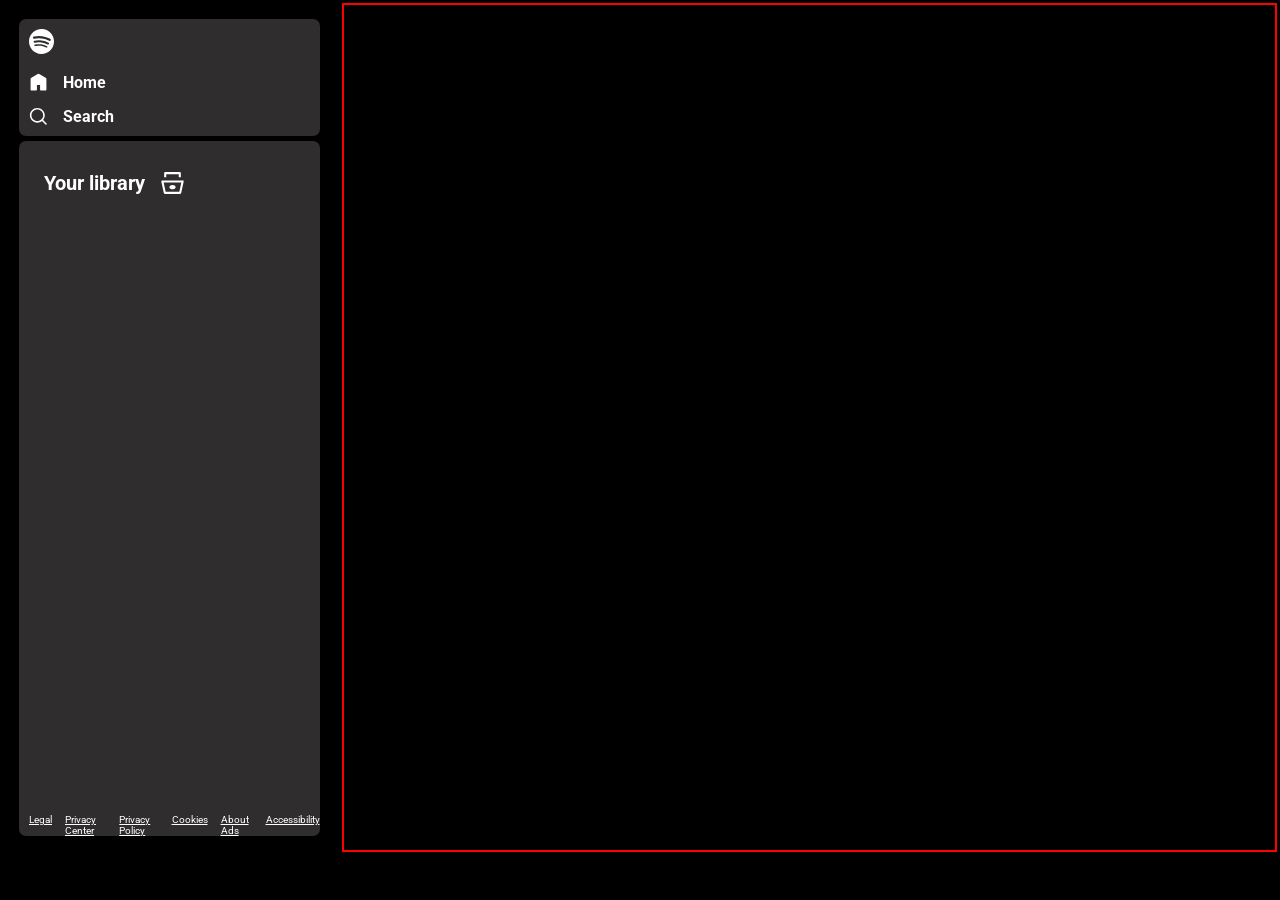
==== spotify/index.html @ 940b2ac9 "add code" ====
<!doctype html>
<html lang="en">
  <head>
    <meta charset="UTF-8" />
    <meta name="viewport" content="width=device-width, initial-scale=1.0" />
    <title>spotify clone</title>
    <link rel="stylesheet" href="./style.css" />
    <link rel="stylesheet" href="./utils.css" />
  </head>
  <body>
    <div class="container flex bg-black">
      <div class="left">
        <div class="home bg-grey rounded m-1 p-1">
          <div class="logo">
            <img class="invert s-logo" src="./svg/logo.svg" alt="logo" />
          </div>
          <ul>
            <li><img class="invert" src="./svg/home.svg" alt="Home" />Home</li>
            <li>
              <img class="invert" src="./svg/search.svg" alt="search" /> Search
            </li>
          </ul>
        </div>
        <div class="library bg-grey rounded m-1 p-1">
          <div class="heading">
            <h2>Your library</h2>
            <img class="invert" src="./svg/library.svg" alt="library logo" />
          </div>
          <div class="footer">
          <div>
            <a href="https://www.spotify.com/jp/legal/"><span>Legal</span></a>
          </div>
          <div>
            <a href="https://www.spotify.com/jp/privacy/"
              ><span>Privacy Center</span></a
            >
          </div>
          <div>
            <a href="https://www.spotify.com/jp/legal/privacy-policy/"
              ><span>Privacy Policy</span></a
            >
          </div>
          <div>
            <a href="https://www.spotify.com/jp/legal/cookies-policy/"
              ><span>Cookies</span></a
            >
          </div>
          <div>
            <a href="https://www.spotify.com/jp/legal/privacy-policy/#s3"
              ><span>About Ads</span></a
            >
          </div>
          <div>
            <a href="https://www.spotify.com/jp/accessibility/"
              ><span>Accessibility</span></a
            >
          </div>
        </div>
        </div>
        
      </div>
      <div class="right border"></div>
      <div class="header"></div>
      <script src="./script.js"></script>
    </div>
  </body>
</html>
---- spotify/style.css ----
@import url('https://fonts.googleapis.com/css2?family=Roboto:ital,wght@0,100..900;1,100..900&display=swap');


*{
    padding: 0;
    margin: 0;
    font-family: "Roboto", sans-serif;
} 

body{
     background-color: black;
    color: white; 
}



.left{
    width: 25vw;
    padding: 14px;
}

.right{
    width: 75vw;  
}
.home{
    padding: 10px;
}

.home ul li{
    width: 19px;
    list-style: none;
    display: flex;
    gap: 15px;
    padding-top: 15px;
    font-weight: bold;
}

.library{
    min-height: 75vh;
    position: relative;
}

.footer{
    display: flex;
    font-size: 10px;
    gap: 13px;
    position: absolute;
    bottom: 0;
}

.footer a{
    color: white;
}
.s-logo{
    width: 25px;
}
.heading{
    width: 100%;
    list-style: none;
    display: flex;
    gap: 15px;
    padding-top: 15px;
    padding: 20px 15px;
    font-weight: bold;
    align-items: center;
    font-size: 13px;
}

.heading img{
    width: 25px;
}
---- spotify/utils.css ----
*{
    padding: 0;
    margin: 0;
}
.border{
    border: 2px solid red;
    margin: 3px;
}

.flex{
    display: flex;
}

.item-center{
    align-items: center;
}

.justify-center{
    justify-content: center;
}

.bg-black{
    background-color: black;
    color: white;
}

.bg-grey{
    background-color: rgb(47, 45, 45);
}

.invert{
    filter: invert(1);
}

.rounded{
    border-radius: 7px;
}
.m-1{
    margin: 5px;
}

.p-1{
    padding: 10px;
}
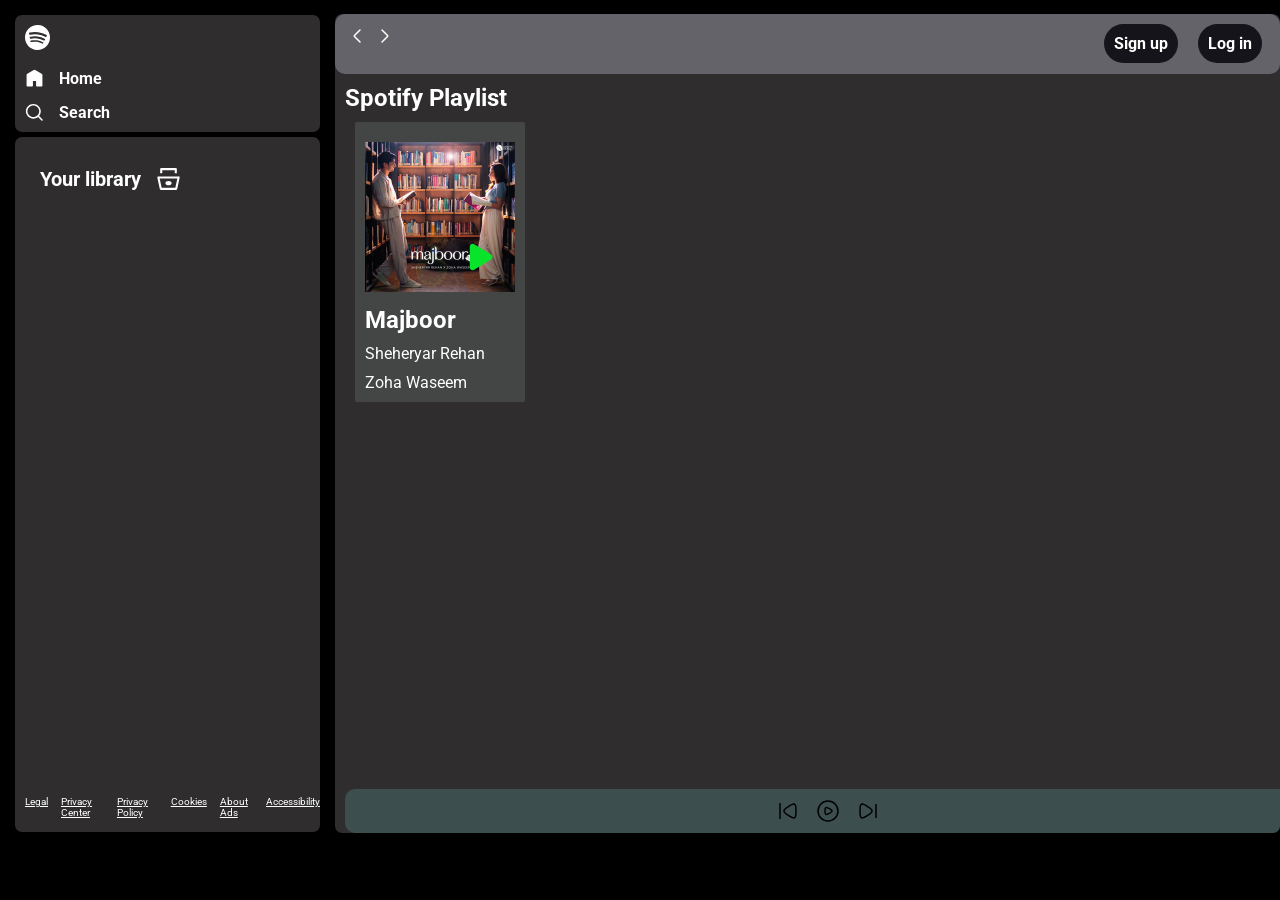
==== commit 605f42e6: "update code" ====
--- a/spotify/index.html
+++ b/spotify/index.html
@@ -27,40 +27,113 @@
             <img class="invert" src="./svg/library.svg" alt="library logo" />
           </div>
           <div class="footer">
-          <div>
-            <a href="https://www.spotify.com/jp/legal/"><span>Legal</span></a>
-          </div>
-          <div>
-            <a href="https://www.spotify.com/jp/privacy/"
-              ><span>Privacy Center</span></a
-            >
-          </div>
-          <div>
-            <a href="https://www.spotify.com/jp/legal/privacy-policy/"
-              ><span>Privacy Policy</span></a
-            >
-          </div>
-          <div>
-            <a href="https://www.spotify.com/jp/legal/cookies-policy/"
-              ><span>Cookies</span></a
-            >
-          </div>
-          <div>
-            <a href="https://www.spotify.com/jp/legal/privacy-policy/#s3"
-              ><span>About Ads</span></a
-            >
-          </div>
-          <div>
-            <a href="https://www.spotify.com/jp/accessibility/"
-              ><span>Accessibility</span></a
-            >
+            <div>
+              <a href="https://www.spotify.com/jp/legal/"><span>Legal</span></a>
+            </div>
+            <div>
+              <a href="https://www.spotify.com/jp/privacy/"
+                ><span>Privacy Center</span></a
+              >
+            </div>
+            <div>
+              <a href="https://www.spotify.com/jp/legal/privacy-policy/"
+                ><span>Privacy Policy</span></a
+              >
+            </div>
+            <div>
+              <a href="https://www.spotify.com/jp/legal/cookies-policy/"
+                ><span>Cookies</span></a
+              >
+            </div>
+            <div>
+              <a href="https://www.spotify.com/jp/legal/privacy-policy/#s3"
+                ><span>About Ads</span></a
+              >
+            </div>
+            <div>
+              <a href="https://www.spotify.com/jp/accessibility/"
+                ><span>Accessibility</span></a
+              >
+            </div>
           </div>
         </div>
+      </div>
+      <div class="right bg-grey rounded">
+        <div class="header">
+          <div class="nav">
+            <svg
+              width="24"
+              height="24"
+              viewBox="0 0 24 24"
+              fill="none"
+              xmlns="http://www.w3.org/2000/svg"
+            >
+              <path
+                d="M15 6L9.70711 11.2929C9.37377 11.6262 9.20711 11.7929 9.20711 12C9.20711 12.2071 9.37377 12.3738 9.70711 12.7071L15 18"
+                stroke="#ffffff"
+                stroke-width="1.5"
+                stroke-linecap="round"
+                stroke-linejoin="round"
+              />
+            </svg>
+            <svg
+              width="24"
+              height="24"
+              viewBox="0 0 24 24"
+              fill="none"
+              xmlns="http://www.w3.org/2000/svg"
+            >
+              <path
+                d="M9 18L14.2929 12.7071C14.6262 12.3738 14.7929 12.2071 14.7929 12C14.7929 11.7929 14.6262 11.6262 14.2929 11.2929L9 6"
+                stroke="#ffffff"
+                stroke-width="1.5"
+                stroke-linecap="round"
+                stroke-linejoin="round"
+              />
+            </svg>
+          </div>
+          <div class="button">
+            <button class="signupbtn">Sign up</button>
+            <button class="loginbtn">Log in</button>
+          </div>
         </div>
-        
+        <div class="spotify-playlist">
+          <h2>Spotify Playlist</h2>
+          <div class="card-cointainer">
+            <div class="card">
+              <div class="play">
+                <svg
+                  xmlns="http://www.w3.org/2000/svg"
+                  viewBox="0 0 24 24"
+                  width="24"
+                  height="24"
+                  fill="black"
+                >
+                  <path
+                    fill-rule="evenodd"
+                    clip-rule="evenodd"
+                    d="M5.25 5.78987C5.25 4.42081 6.7512 3.58195 7.91717 4.29947L18.0091 10.5099C19.1196 11.1933 19.1196 12.8074 18.0091 13.4907L7.91717 19.7011C6.7512 20.4187 5.25 19.5798 5.25 18.2107V5.78987Z"
+                  />
+                </svg>
+              </div>
+
+              <img src="./song-img/song1.jpg" alt="" />
+              <h2>Majboor</h2>
+              <p>Sheheryar Rehan</p>
+              <p>Zoha Waseem</p>
+            </div>
+          </div>
+          <div class="playbar">
+            <div class="songinfo"></div>
+            <div class="songbtn">
+              <img src="./svg/previous.svg" alt="previous song">
+              <img src="./svg/play.svg" alt="play">
+              <img src="./svg/next.svg" alt="next song">
+            </div>
+            <div class="songtime"></div>
+          </div>
+        </div>
       </div>
-      <div class="right border"></div>
-      <div class="header"></div>
       <script src="./script.js"></script>
     </div>
   </body>
--- a/spotify/style.css
+++ b/spotify/style.css
@@ -17,11 +17,14 @@
 
 .left{
     width: 25vw;
-    padding: 14px;
+    padding: 10px;
 }
 
 .right{
-    width: 75vw;  
+    width: 75vw; 
+    max-height: 100vh;
+    overflow: scroll; 
+    position: relative;
 }
 .home{
     padding: 10px;
@@ -47,6 +50,7 @@
     gap: 13px;
     position: absolute;
     bottom: 0;
+    padding: 14px 0;
 }
 
 .footer a{
@@ -71,8 +75,131 @@
     width: 25px;
 }
 
-
-
-
-
-
+.header{
+    display: flex;
+    justify-content: space-between;
+    background-color: rgb(99, 99, 105);
+    height: 60px;
+    border-radius: 10px;
+}
+
+.header > *{
+    padding: 10px;
+}
+
+.right{
+    margin: 14px 0;
+}
+
+
+.spotify-playlist{
+    padding: 10px;
+}
+
+.card-cointainer{
+    margin: 10px;
+    display: flex;
+    gap: 10px;
+    flex-wrap: wrap;
+    overflow-y: scroll;
+    max-height: 70vh;
+}
+
+.card{
+    width: 150px;
+    padding: 10px;
+    border-radius: 2px;
+    background-color: rgb(68, 69, 69);
+    position: relative;
+}
+
+.card > *{
+    padding-top: 10px;
+}
+.card img{
+    width: 100%;
+    object-fit: contain;
+}
+
+.play {
+    position: absolute;
+    top: 110px;
+    right: 24px;
+    width: 40px;
+    height: 30px;
+    
+    border-radius: 50%;
+    display: flex;
+    align-items: center;
+    justify-content: center;
+}
+
+.play svg {
+    width: 50px;
+    height: 50px;
+    fill: rgb(8, 228, 41);
+    
+}
+
+/* Optional hover effect */
+.play:hover {
+    transform: scale(1.1);
+}
+
+.button > *{
+    margin: 0 8px;
+}
+
+.signupbtn{
+    font-weight: bold;
+    background-color: rgb(20, 20, 26);
+    color: rgb(255, 255, 255);
+    border: none;
+    outline: none;
+    border-radius: 21px;
+    font-size: 16px;
+    padding: 10px;
+    cursor: pointer;
+}
+
+.signupbtn:hover{
+    color: white;
+    font-size: 17px;
+}
+
+.loginbtn{
+    font-weight: bold;
+    background-color: rgb(20, 20, 26);
+    color: rgb(255, 255, 255);
+    border: none;
+    outline: none;
+    border-radius: 21px;
+    font-size: 16px;
+    padding: 10px;
+
+    cursor: pointer;
+}
+
+.loginbtn:hover{
+    color: white;
+    font-size: 17px;
+}
+
+.spotify-playlist{
+    
+}
+
+.playbar{
+    position: absolute;
+    bottom: 0;
+    background-color: rgb(61, 78, 78);
+    width: 100%;
+    padding: 10px;
+    border-radius: 10px;
+}
+
+.songbtn{
+    display: flex;
+    justify-content: center;
+    gap: 16px;
+}
--- a/spotify/utils.css
+++ b/spotify/utils.css
@@ -41,4 +41,28 @@
 
 .p-1{
     padding: 10px;
+}
+
+
+
+
+
+
+
+::-webkit-scrollbar {
+    width: 8px;
+}
+
+::-webkit-scrollbar-track {
+    background: #121212;
+}
+
+::-webkit-scrollbar-thumb {
+    background: linear-gradient(180deg, #3a3a3a, #1f1f1f);
+    border-radius: 20px;
+    border: 2px solid #121212;
+}
+
+::-webkit-scrollbar-thumb:hover {
+    background: linear-gradient(180deg, #555, #2a2a2a);
 }
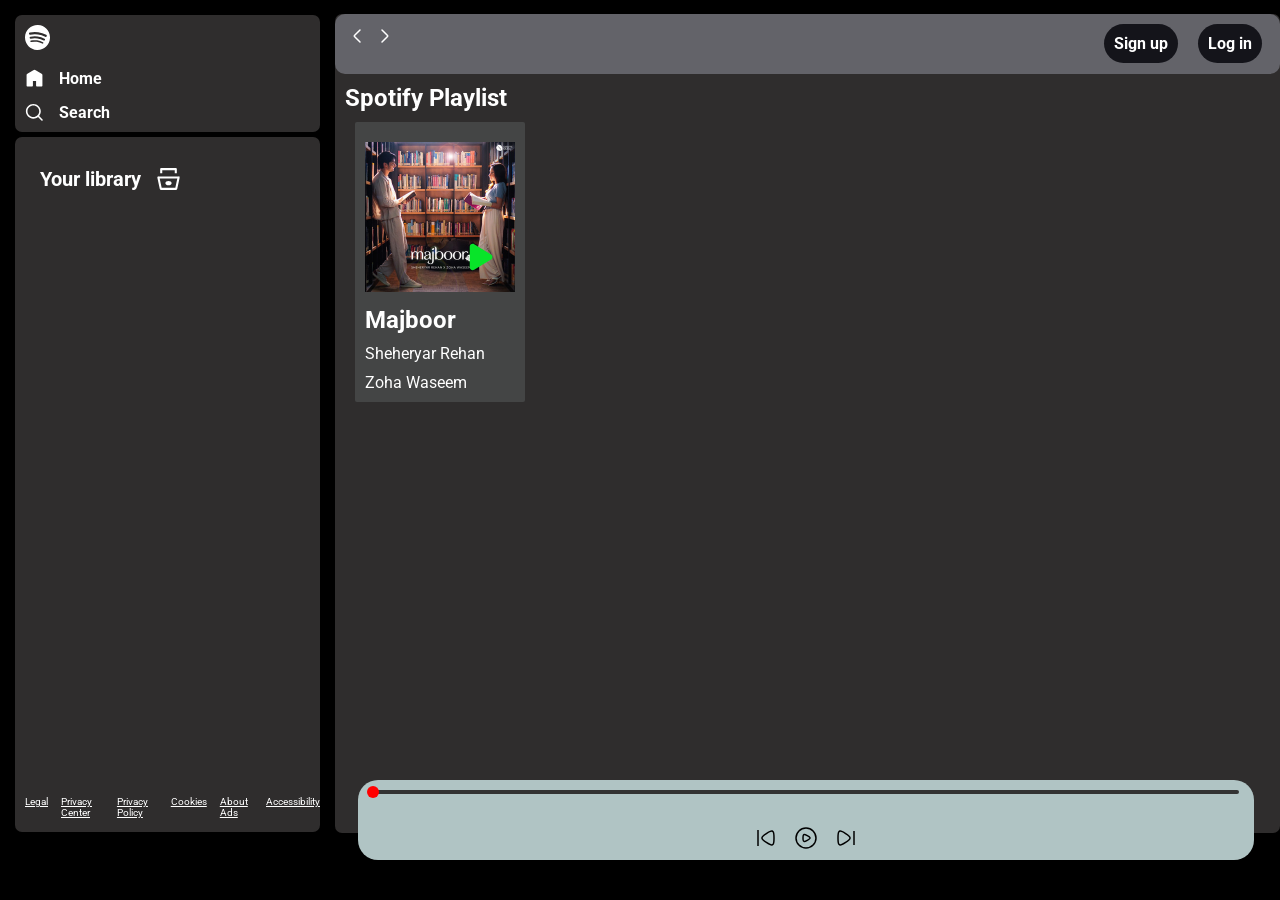
==== commit aa833a38: "add css and js" ====
--- a/spotify/index.html
+++ b/spotify/index.html
@@ -25,6 +25,9 @@
           <div class="heading">
             <h2>Your library</h2>
             <img class="invert" src="./svg/library.svg" alt="library logo" />
+          </div>
+          <div class="songList">
+            <ul></ul>
           </div>
           <div class="footer">
             <div>
@@ -124,13 +127,21 @@
             </div>
           </div>
           <div class="playbar">
+            <div class="seekbar">
+              <div class="circle">
+                
+              </div>
+            </div>
+            <div class="abovebar">
             <div class="songinfo"></div>
+            
             <div class="songbtn">
-              <img src="./svg/previous.svg" alt="previous song">
-              <img src="./svg/play.svg" alt="play">
-              <img src="./svg/next.svg" alt="next song">
+              <img id="previous" src="./svg/previous.svg" alt="previous song" />
+              <img id="play" src="./svg/play.svg" alt="play" />
+              <img id="next" src="./svg/next.svg" alt="next song" />
             </div>
             <div class="songtime"></div>
+            </div>
           </div>
         </div>
       </div>
@@ -138,3 +149,4 @@
     </div>
   </body>
 </html>
+
--- a/spotify/style.css
+++ b/spotify/style.css
@@ -189,17 +189,142 @@
     
 }
 
-.playbar{
-    position: absolute;
-    bottom: 0;
-    background-color: rgb(61, 78, 78);
-    width: 100%;
-    padding: 10px;
-    border-radius: 10px;
-}
-
-.songbtn{
+.playbar {
+    position: fixed;
+    bottom: 40px;
+    left: 63%;
+    transform: translateX(-50%);
+
+    width: 70vw;
+    height: 80px;              /* ✅ increase height */
+
+    background-color: rgb(176, 196, 196);
+    border-radius: 20px;
+
+    display: flex;
+    flex-direction: column;
+    justify-content: space-between;
+
+    padding: 10px 15px;
+    box-sizing: border-box;    
+}
+
+/* song name */
+.songinfo {
+    width: 30%;                 
+    text-align: left;
+
+    overflow: hidden;
+    text-overflow: ellipsis;
+    white-space: nowrap;
+}
+
+/* buttons */
+.songbtn {
+    width: 40%;                
     display: flex;
     justify-content: center;
     gap: 16px;
-}+}
+
+.songbtn img {
+    cursor: pointer;
+}
+
+/* seekbar inside playbar */
+.seekbar {
+    height: 4px;
+    width: 100%;
+    background-color: #333;
+    border-radius: 20px;
+    position: relative;
+}
+
+/* circle */
+.circle {
+    height: 12px;
+    width: 12px;
+    background-color: red;
+    border-radius: 50%;
+
+    position: absolute;
+    top: 50%;
+    left: 0;
+    transform: translate(-50%, -50%);
+
+    transition: left 0.2s;
+}
+
+.songinfo,
+.songtime {
+    filter: invert(1);
+    min-width: 0;
+}
+
+.abovebar {
+    display: flex;
+    align-items: center;
+}
+
+.songList{
+    height: 400px;
+    overflow: auto;
+    margin-bottom: 40px 0;
+}
+
+.songList ul{
+    padding: 0 25px;
+}
+
+.songList ul li{
+    list-style: decimal;
+    display: flex;
+    gap: 30px;
+    cursor: pointer;
+    padding: 12px 0;
+    border: 1px solid white;
+    margin: 12px 0;
+    padding: 12px;
+    border-radius: 5px;
+    flex-wrap: wrap;          
+    word-break: break-word;
+}
+
+.playNow{
+    display: flex;
+    
+    justify-content: center;
+    align-items: center;
+}
+
+.playNow span{
+    font-size: 20px;
+    width: 40px;
+    padding: 12px;
+}
+
+
+.songList ul li {
+    list-style: decimal;
+    display: flex;
+    gap: 12px;
+    cursor: pointer;
+    padding: 12px;
+    border: 1px solid white;
+    margin: 12px 0;
+    border-radius: 5px;
+
+    /* FIXES */
+    align-items: center;
+}
+
+.songList ul li span {
+    flex: 1;              /* take remaining space */
+    min-width: 0;         /* IMPORTANT for flex overflow fix */
+    overflow: hidden;
+    text-overflow: ellipsis;
+    white-space: nowrap;  /* remove this if you want multi-line */
+}
+
+
+
